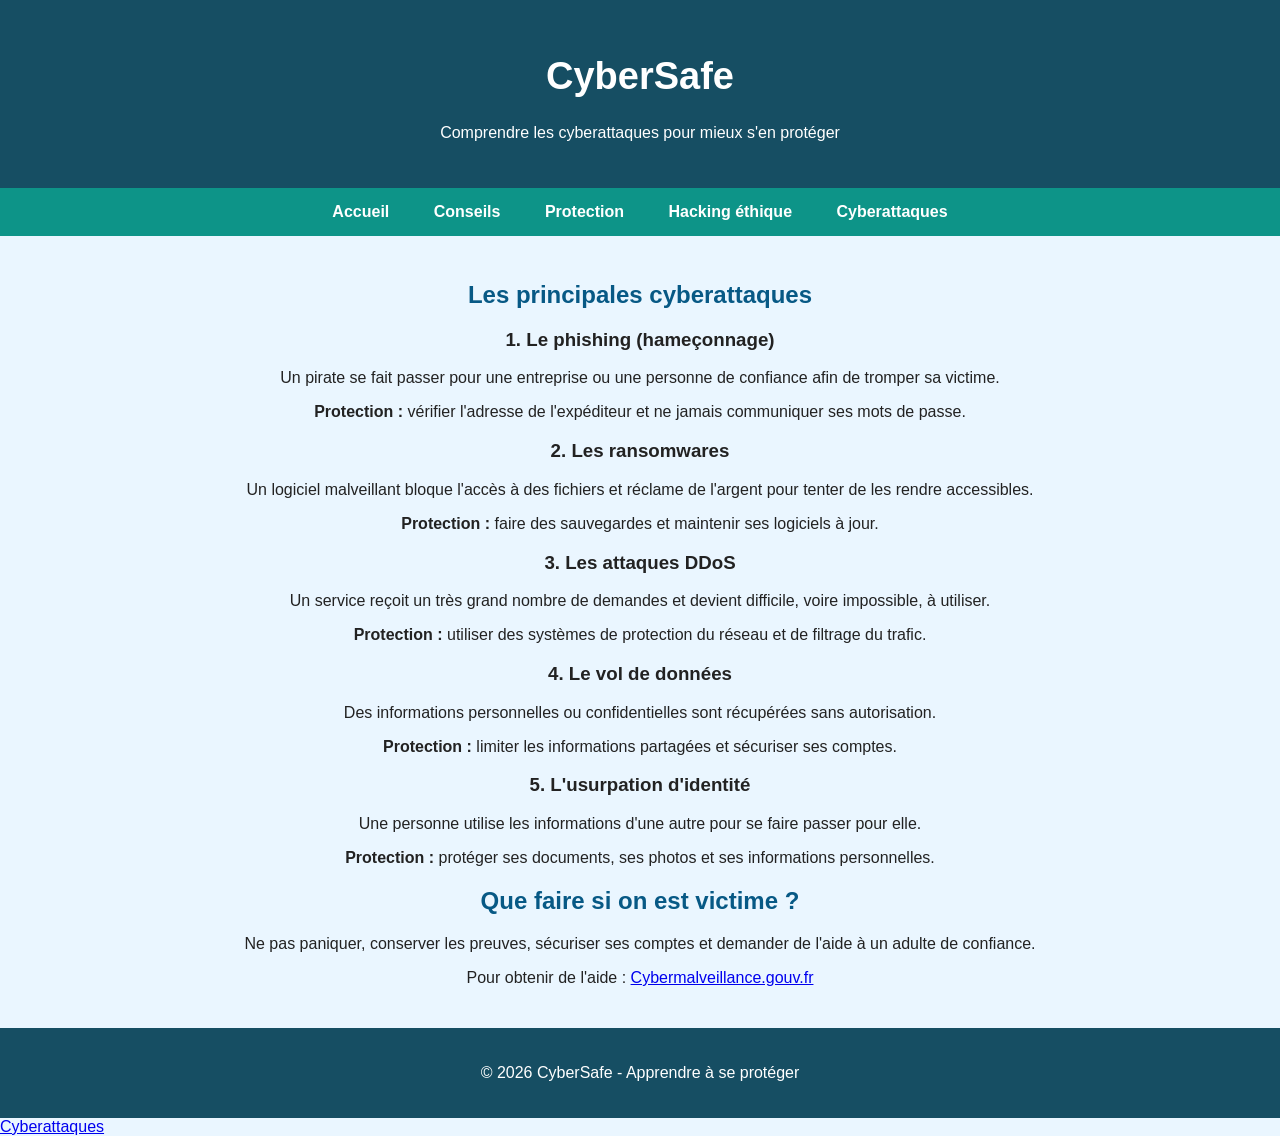
==== attaques.html @ 619b5068 "Add files via upload" ====
<!DOCTYPE html>
<html lang="fr">
<head>
    <meta charset="UTF-8">
    <meta name="viewport" content="width=device-width, initial-scale=1.0">
    <title>Les cyberattaques - CyberSafe</title>
    <link rel="stylesheet" href="style.css">
</head>

<body>

<header>
    <h1>CyberSafe</h1>
    <p>Comprendre les cyberattaques pour mieux s'en protéger</p>
</header>

<nav>
    <a href="index.html">Accueil</a>
    <a href="conseils.html">Conseils</a>
    <a href="protection.html">Protection</a>
    <a href="hacking-ethique.html">Hacking éthique</a>
    <a href="attaques.html">Cyberattaques</a>
</nav>

<main>
    <h2>Les principales cyberattaques</h2>

    <section>
        <h3>1. Le phishing (hameçonnage)</h3>
        <p>Un pirate se fait passer pour une entreprise ou une personne de confiance afin de tromper sa victime.</p>
        <p><strong>Protection :</strong> vérifier l'adresse de l'expéditeur et ne jamais communiquer ses mots de passe.</p>
    </section>

    <section>
        <h3>2. Les ransomwares</h3>
        <p>Un logiciel malveillant bloque l'accès à des fichiers et réclame de l'argent pour tenter de les rendre accessibles.</p>
        <p><strong>Protection :</strong> faire des sauvegardes et maintenir ses logiciels à jour.</p>
    </section>

    <section>
        <h3>3. Les attaques DDoS</h3>
        <p>Un service reçoit un très grand nombre de demandes et devient difficile, voire impossible, à utiliser.</p>
        <p><strong>Protection :</strong> utiliser des systèmes de protection du réseau et de filtrage du trafic.</p>
    </section>

    <section>
        <h3>4. Le vol de données</h3>
        <p>Des informations personnelles ou confidentielles sont récupérées sans autorisation.</p>
        <p><strong>Protection :</strong> limiter les informations partagées et sécuriser ses comptes.</p>
    </section>

    <section>
        <h3>5. L'usurpation d'identité</h3>
        <p>Une personne utilise les informations d'une autre pour se faire passer pour elle.</p>
        <p><strong>Protection :</strong> protéger ses documents, ses photos et ses informations personnelles.</p>
    </section>

    <h2>Que faire si on est victime ?</h2>
    <p>
        Ne pas paniquer, conserver les preuves, sécuriser ses comptes
        et demander de l'aide à un adulte de confiance.
    </p>

    <p>
        Pour obtenir de l'aide :
        <a href="https://www.cybermalveillance.gouv.fr/">Cybermalveillance.gouv.fr</a>
    </p>
</main>

<footer>
    <p>© 2026 CyberSafe - Apprendre à se protéger</p>
</footer>

</body>
</html>
<escape><a href="attaques.html">Cyberattaques</a></escape>
---- style.css ----
body {
    margin: 0;
    font-family: Arial, sans-serif;
    background-color: #eaf6ff;
    color: #222;
}

header {
    background-color: #164e63;
    color: white;
    text-align: center;
    padding: 30px;
}

header h1 {
    font-size: 38px;
}

nav {
    background-color: #0d9488;
    text-align: center;
    padding: 15px;
}

nav a {
    color: white;
    text-decoration: none;
    margin: 20px;
    font-weight: bold;
}

main {
    max-width: 900px;
    margin: auto;
    padding: 25px;
    text-align: center;
}

h2 {
    color: #075985;
}

.cartes {
    display: flex;
    gap: 15px;
    justify-content: center;
}

article {
    background-color: white;
    padding: 20px;
    border-radius: 12px;
    flex: 1;
    box-shadow: 0 2px 8px #cccccc;
}

.bouton {
    display: inline-block;
    background-color: #0d9488;
    color: white;
    padding: 15px 25px;
    margin: 20px;
    border-radius: 10px;
    text-decoration: none;
    font-weight: bold;
}

footer {
    background-color: #164e63;
    color: white;
    text-align: center;
    padding: 20px;
}

.illustrations {
    display: flex;
    justify-content: center;
    gap: 30px;
    margin: 25px;
}

.illustrations div {
    background: white;
    padding: 20px;
    border-radius: 12px;
    font-size: 35px;
    text-align: center;
}

.illustrations p {
    font-size: 16px;
    color: #075985;
}

<nav>
    <a href="index.html">Accueil</a>
    <a href="conseils.html">Conseils</a>
    <a href="protection.html">Protection</a>
    <a href="hacking-ethique.html">Hacking éthique</a>
</nav>
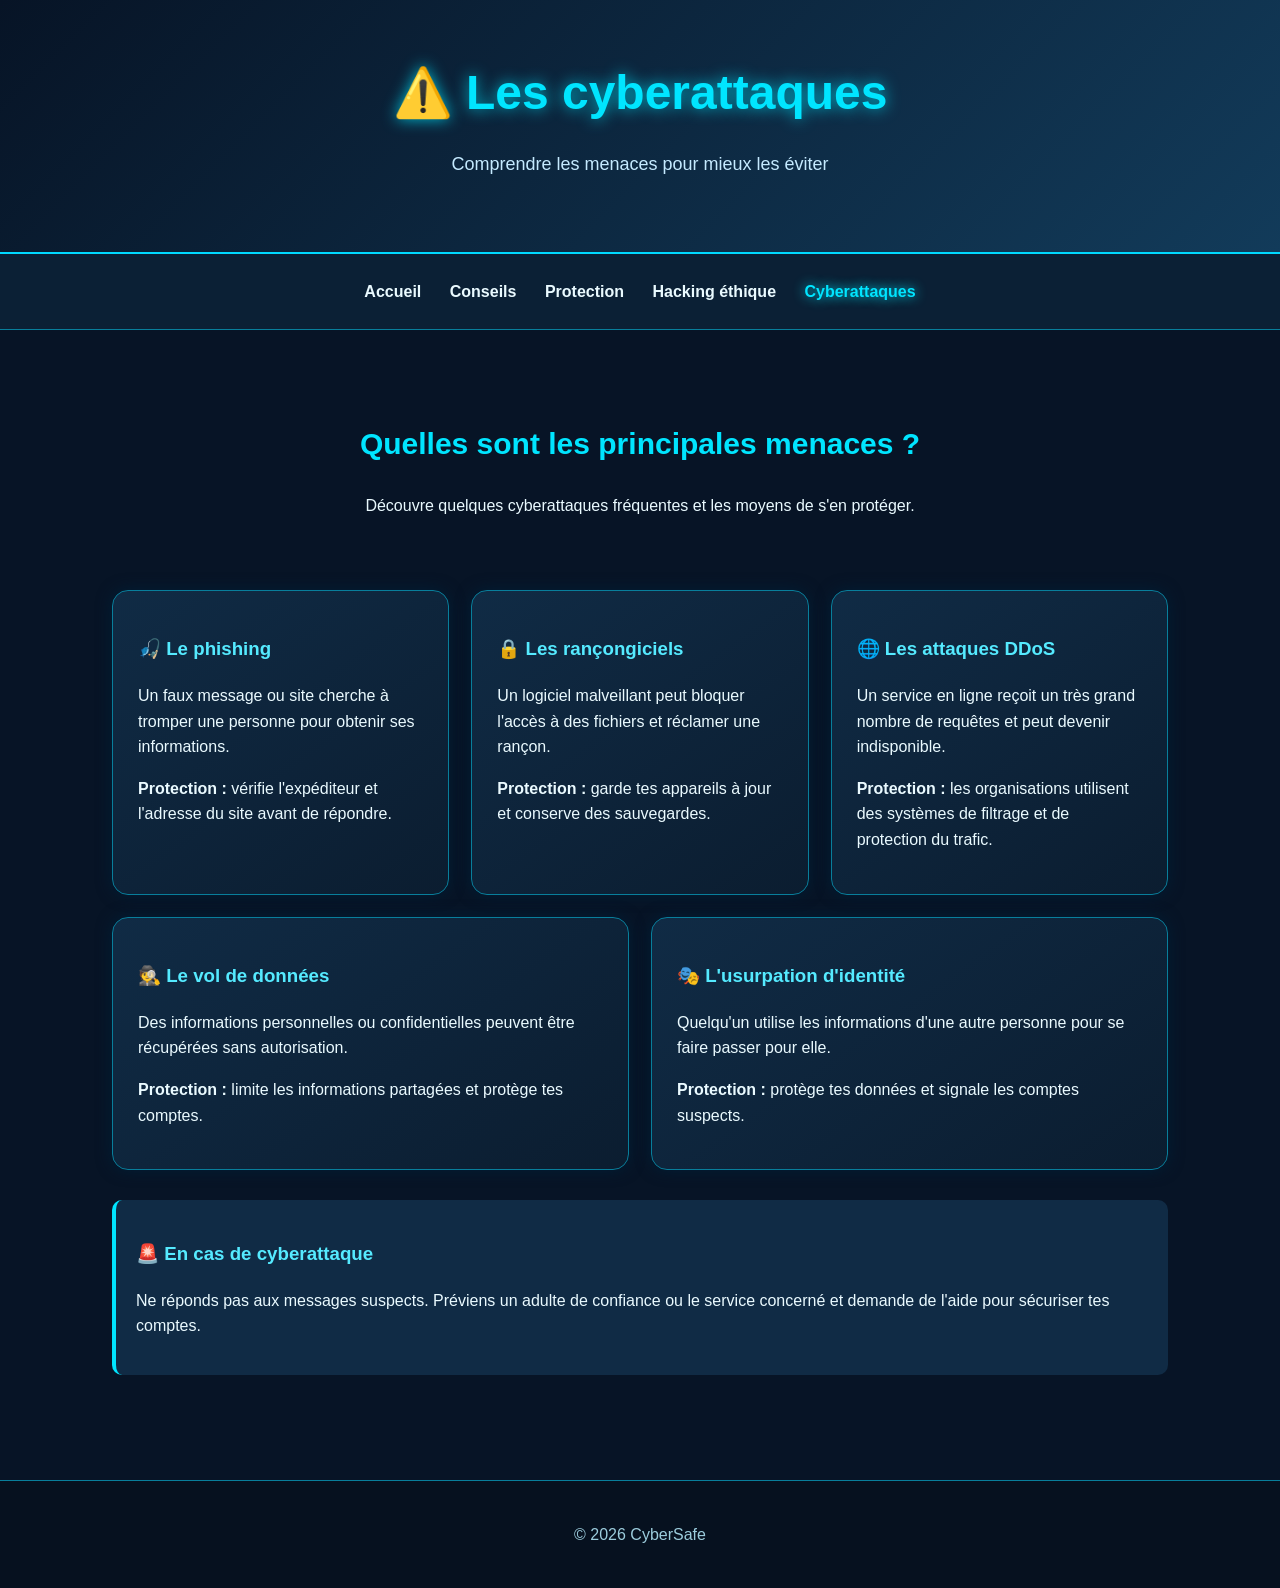
==== commit 6fe42d0d: "Add files via upload" ====
--- a/attaques.html
+++ b/attaques.html
@@ -4,15 +4,14 @@
 <head>
     <meta charset="UTF-8">
     <meta name="viewport" content="width=device-width, initial-scale=1.0">
-    <title>Les cyberattaques - CyberSafe</title>
+    <title>CyberSafe - Cyberattaques</title>
     <link rel="stylesheet" href="style.css">
 </head>
-
 <body>
 
 <header>
-    <h1>CyberSafe</h1>
-    <p>Comprendre les cyberattaques pour mieux s'en protéger</p>
+    <h1>⚠️ Les cyberattaques</h1>
+    <p>Comprendre les menaces pour mieux les éviter</p>
 </header>
 
 <nav>
@@ -20,58 +19,56 @@
     <a href="conseils.html">Conseils</a>
     <a href="protection.html">Protection</a>
     <a href="hacking-ethique.html">Hacking éthique</a>
-    <a href="attaques.html">Cyberattaques</a>
+    <a class="active" href="attaques.html">Cyberattaques</a>
 </nav>
 
 <main>
-    <h2>Les principales cyberattaques</h2>
-
-    <section>
-        <h3>1. Le phishing (hameçonnage)</h3>
-        <p>Un pirate se fait passer pour une entreprise ou une personne de confiance afin de tromper sa victime.</p>
-        <p><strong>Protection :</strong> vérifier l'adresse de l'expéditeur et ne jamais communiquer ses mots de passe.</p>
+    <section class="intro">
+        <h2>Quelles sont les principales menaces ?</h2>
+        <p>Découvre quelques cyberattaques fréquentes et les moyens de s'en protéger.</p>
     </section>
 
-    <section>
-        <h3>2. Les ransomwares</h3>
-        <p>Un logiciel malveillant bloque l'accès à des fichiers et réclame de l'argent pour tenter de les rendre accessibles.</p>
-        <p><strong>Protection :</strong> faire des sauvegardes et maintenir ses logiciels à jour.</p>
+    <section class="cartes">
+        <article>
+            <h3>🎣 Le phishing</h3>
+            <p>Un faux message ou site cherche à tromper une personne pour obtenir ses informations.</p>
+            <p><strong>Protection :</strong> vérifie l'expéditeur et l'adresse du site avant de répondre.</p>
+        </article>
+
+        <article>
+            <h3>🔒 Les rançongiciels</h3>
+            <p>Un logiciel malveillant peut bloquer l'accès à des fichiers et réclamer une rançon.</p>
+            <p><strong>Protection :</strong> garde tes appareils à jour et conserve des sauvegardes.</p>
+        </article>
+
+        <article>
+            <h3>🌐 Les attaques DDoS</h3>
+            <p>Un service en ligne reçoit un très grand nombre de requêtes et peut devenir indisponible.</p>
+            <p><strong>Protection :</strong> les organisations utilisent des systèmes de filtrage et de protection du trafic.</p>
+        </article>
+
+        <article>
+            <h3>🕵️ Le vol de données</h3>
+            <p>Des informations personnelles ou confidentielles peuvent être récupérées sans autorisation.</p>
+            <p><strong>Protection :</strong> limite les informations partagées et protège tes comptes.</p>
+        </article>
+
+        <article>
+            <h3>🎭 L'usurpation d'identité</h3>
+            <p>Quelqu'un utilise les informations d'une autre personne pour se faire passer pour elle.</p>
+            <p><strong>Protection :</strong> protège tes données et signale les comptes suspects.</p>
+        </article>
     </section>
 
-    <section>
-        <h3>3. Les attaques DDoS</h3>
-        <p>Un service reçoit un très grand nombre de demandes et devient difficile, voire impossible, à utiliser.</p>
-        <p><strong>Protection :</strong> utiliser des systèmes de protection du réseau et de filtrage du trafic.</p>
-    </section>
-
-    <section>
-        <h3>4. Le vol de données</h3>
-        <p>Des informations personnelles ou confidentielles sont récupérées sans autorisation.</p>
-        <p><strong>Protection :</strong> limiter les informations partagées et sécuriser ses comptes.</p>
-    </section>
-
-    <section>
-        <h3>5. L'usurpation d'identité</h3>
-        <p>Une personne utilise les informations d'une autre pour se faire passer pour elle.</p>
-        <p><strong>Protection :</strong> protéger ses documents, ses photos et ses informations personnelles.</p>
-    </section>
-
-    <h2>Que faire si on est victime ?</h2>
-    <p>
-        Ne pas paniquer, conserver les preuves, sécuriser ses comptes
-        et demander de l'aide à un adulte de confiance.
-    </p>
-
-    <p>
-        Pour obtenir de l'aide :
-        <a href="https://www.cybermalveillance.gouv.fr/">Cybermalveillance.gouv.fr</a>
-    </p>
+    <div class="encadre">
+        <h3>🚨 En cas de cyberattaque</h3>
+        <p>Ne réponds pas aux messages suspects. Préviens un adulte de confiance ou le service concerné et demande de l'aide pour sécuriser tes comptes.</p>
+    </div>
 </main>
 
 <footer>
-    <p>© 2026 CyberSafe - Apprendre à se protéger</p>
+    <p>© 2026 CyberSafe</p>
 </footer>
 
 </body>
 </html>
-<escape><a href="attaques.html">Cyberattaques</a></escape>
--- a/style.css
+++ b/style.css
@@ -1,101 +1,154 @@
+
+* {
+    box-sizing: border-box;
+    scroll-behavior: smooth;
+}
 
 body {
     margin: 0;
     font-family: Arial, sans-serif;
-    background-color: #eaf6ff;
-    color: #222;
+    background: #071426;
+    color: #eafaff;
+    line-height: 1.6;
 }
 
 header {
-    background-color: #164e63;
-    color: white;
     text-align: center;
-    padding: 30px;
+    padding: 55px 20px;
+    background: linear-gradient(135deg, #071426, #123b5a);
+    border-bottom: 2px solid #00d9ff;
 }
 
 header h1 {
-    font-size: 38px;
+    margin: 0;
+    font-size: 48px;
+    color: #00e5ff;
+    text-shadow: 0 0 15px #00bcd4;
+}
+
+header p {
+    color: #c5eaff;
+    font-size: 18px;
 }
 
 nav {
-    background-color: #0d9488;
+    background: #0b2035;
+    padding: 18px 10px;
     text-align: center;
-    padding: 15px;
+    position: sticky;
+    top: 0;
+    z-index: 10;
+    border-bottom: 1px solid #087e9b;
 }
 
 nav a {
-    color: white;
+    display: inline-block;
+    color: #eafaff;
     text-decoration: none;
-    margin: 20px;
     font-weight: bold;
+    margin: 7px 12px;
+    transition: 0.3s;
+}
+
+nav a:hover,
+nav a.active {
+    color: #00e5ff;
+    text-shadow: 0 0 12px #00e5ff;
 }
 
 main {
-    max-width: 900px;
+    max-width: 1100px;
     margin: auto;
-    padding: 25px;
-    text-align: center;
+    padding: 40px 22px;
 }
 
 h2 {
-    color: #075985;
+    color: #00e5ff;
+    font-size: 30px;
+}
+
+h3 {
+    color: #55eaff;
+}
+
+.intro {
+    text-align: center;
+    padding: 25px 10px;
 }
 
 .cartes {
     display: flex;
-    gap: 15px;
+    flex-wrap: wrap;
+    gap: 22px;
     justify-content: center;
+    margin: 30px 0;
 }
 
 article {
-    background-color: white;
-    padding: 20px;
-    border-radius: 12px;
-    flex: 1;
-    box-shadow: 0 2px 8px #cccccc;
+    flex: 1 1 260px;
+    padding: 25px;
+    background: linear-gradient(145deg, #102b45, #0b1d30);
+    border: 1px solid #087e9b;
+    border-radius: 16px;
+    box-shadow: 0 0 15px #001e35;
+    transition: 0.3s;
+}
+
+article:hover {
+    transform: translateY(-5px);
+    border-color: #00e5ff;
+    box-shadow: 0 0 20px #00bcd455;
 }
 
 .bouton {
     display: inline-block;
-    background-color: #0d9488;
-    color: white;
-    padding: 15px 25px;
-    margin: 20px;
-    border-radius: 10px;
+    padding: 13px 25px;
+    margin-top: 12px;
+    border-radius: 30px;
+    background: linear-gradient(90deg, #008ca8, #00c9d8);
+    color: #041522;
     text-decoration: none;
     font-weight: bold;
+    transition: 0.3s;
+}
+
+.bouton:hover {
+    transform: scale(1.05);
+    box-shadow: 0 0 18px #00e5ff;
+}
+
+.encadre {
+    background: #102b45;
+    border-left: 4px solid #00e5ff;
+    padding: 20px;
+    margin: 25px 0;
+    border-radius: 10px;
 }
 
 footer {
-    background-color: #164e63;
-    color: white;
+    background: #06111f;
+    color: #9ccddd;
     text-align: center;
-    padding: 20px;
+    padding: 25px;
+    margin-top: 40px;
+    border-top: 1px solid #087e9b;
 }
 
-.illustrations {
-    display: flex;
-    justify-content: center;
-    gap: 30px;
-    margin: 25px;
+@media (max-width: 650px) {
+    header h1 {
+        font-size: 36px;
+    }
+
+    nav {
+        position: static;
+    }
+
+    nav a {
+        margin: 7px;
+        font-size: 14px;
+    }
+
+    main {
+        padding: 25px 15px;
+    }
 }
-
-.illustrations div {
-    background: white;
-    padding: 20px;
-    border-radius: 12px;
-    font-size: 35px;
-    text-align: center;
-}
-
-.illustrations p {
-    font-size: 16px;
-    color: #075985;
-}
-
-<nav>
-    <a href="index.html">Accueil</a>
-    <a href="conseils.html">Conseils</a>
-    <a href="protection.html">Protection</a>
-    <a href="hacking-ethique.html">Hacking éthique</a>
-</nav>
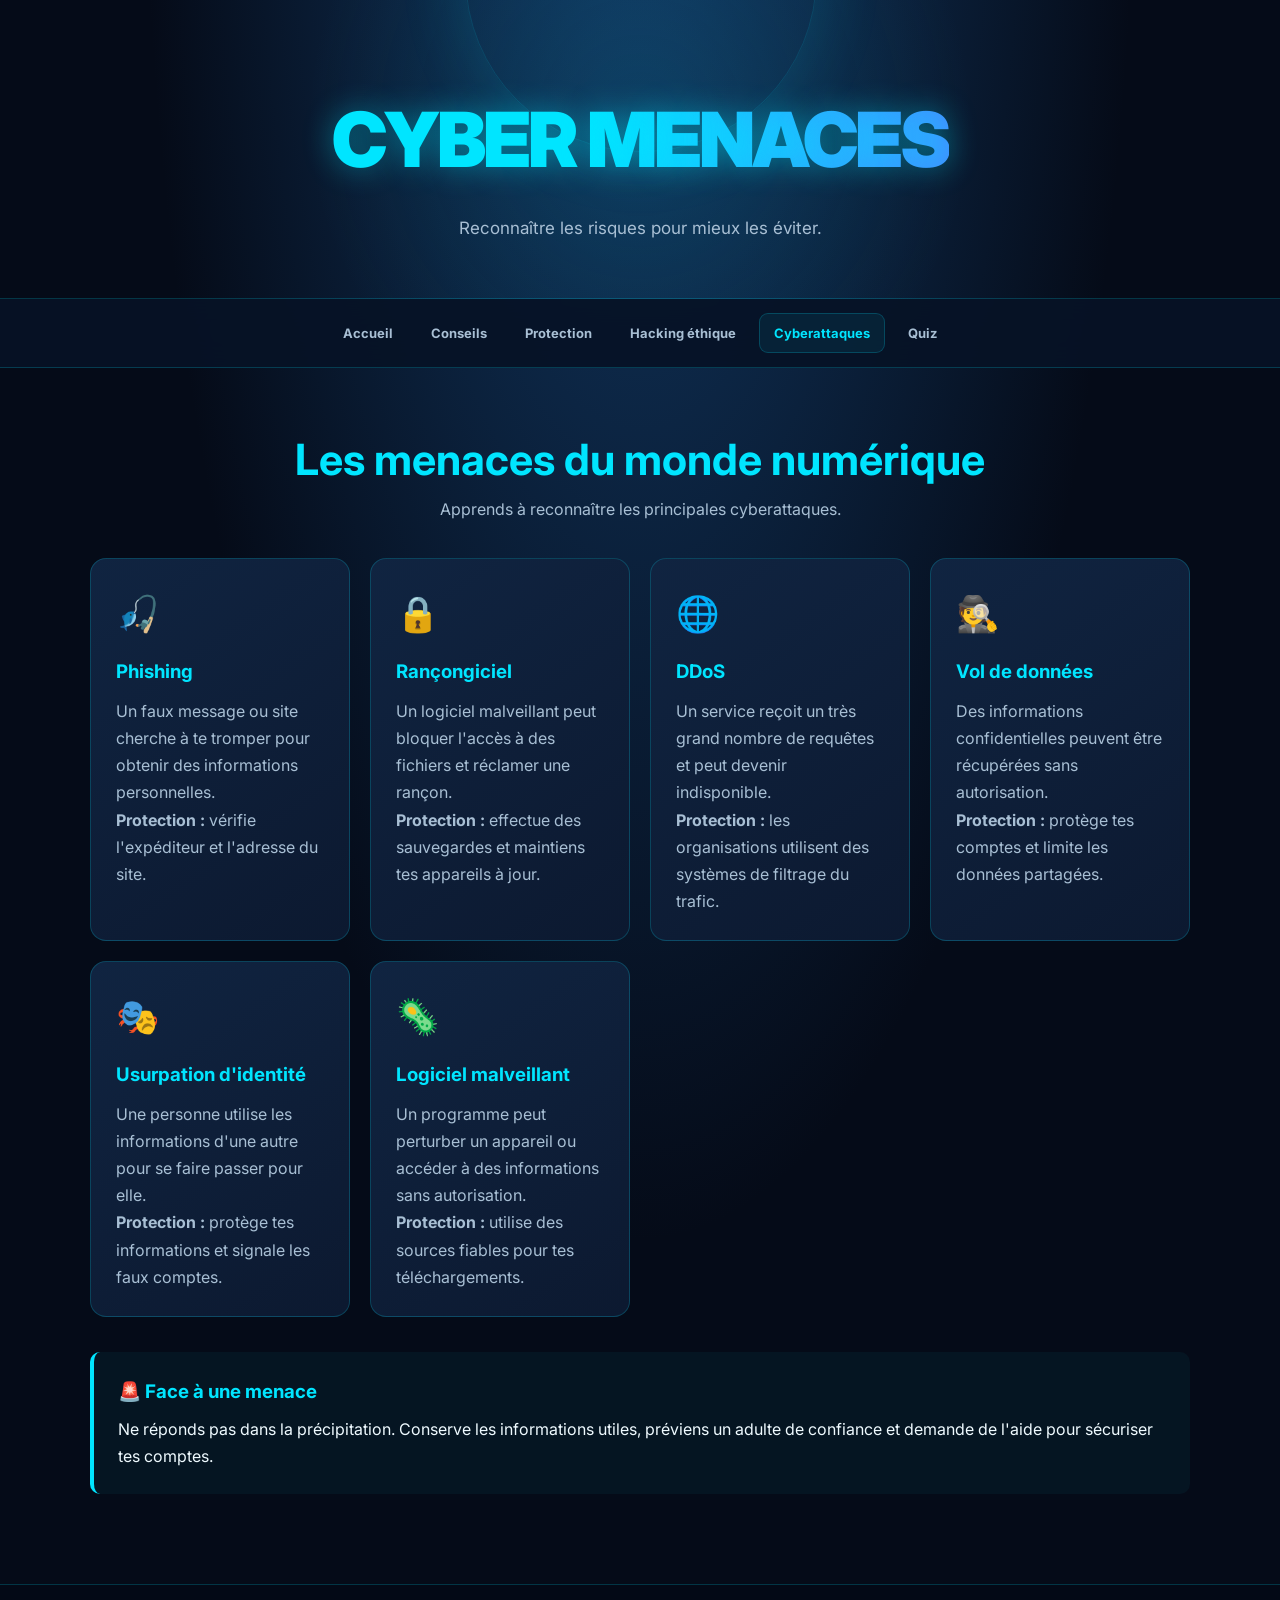
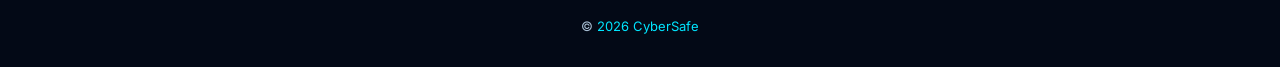
==== commit dcecd117: "Add files via upload" ====
--- a/attaques.html
+++ b/attaques.html
@@ -4,14 +4,15 @@
 <head>
     <meta charset="UTF-8">
     <meta name="viewport" content="width=device-width, initial-scale=1.0">
-    <title>CyberSafe - Cyberattaques</title>
+    <title>CyberSafe | Cyberattaques</title>
     <link rel="stylesheet" href="style.css">
+    <script src="script.js" defer></script>
 </head>
 <body>
 
 <header>
-    <h1>⚠️ Les cyberattaques</h1>
-    <p>Comprendre les menaces pour mieux les éviter</p>
+    <div class="logo">CYBER <span class="gradient-text">MENACES</span></div>
+    <p>Reconnaître les risques pour mieux les éviter.</p>
 </header>
 
 <nav>
@@ -20,54 +21,67 @@
     <a href="protection.html">Protection</a>
     <a href="hacking-ethique.html">Hacking éthique</a>
     <a class="active" href="attaques.html">Cyberattaques</a>
+    <a href="quiz.html">Quiz</a>
 </nav>
 
 <main>
-    <section class="intro">
-        <h2>Quelles sont les principales menaces ?</h2>
-        <p>Découvre quelques cyberattaques fréquentes et les moyens de s'en protéger.</p>
+    <section class="page-title">
+        <h2>Les menaces du monde numérique</h2>
+        <p>Apprends à reconnaître les principales cyberattaques.</p>
     </section>
 
     <section class="cartes">
-        <article>
-            <h3>🎣 Le phishing</h3>
-            <p>Un faux message ou site cherche à tromper une personne pour obtenir ses informations.</p>
-            <p><strong>Protection :</strong> vérifie l'expéditeur et l'adresse du site avant de répondre.</p>
+        <article class="reveal">
+            <div class="emoji">🎣</div>
+            <h3>Phishing</h3>
+            <p>Un faux message ou site cherche à te tromper pour obtenir des informations personnelles.</p>
+            <p><strong>Protection :</strong> vérifie l'expéditeur et l'adresse du site.</p>
         </article>
 
-        <article>
-            <h3>🔒 Les rançongiciels</h3>
+        <article class="reveal">
+            <div class="emoji">🔒</div>
+            <h3>Rançongiciel</h3>
             <p>Un logiciel malveillant peut bloquer l'accès à des fichiers et réclamer une rançon.</p>
-            <p><strong>Protection :</strong> garde tes appareils à jour et conserve des sauvegardes.</p>
+            <p><strong>Protection :</strong> effectue des sauvegardes et maintiens tes appareils à jour.</p>
         </article>
 
-        <article>
-            <h3>🌐 Les attaques DDoS</h3>
-            <p>Un service en ligne reçoit un très grand nombre de requêtes et peut devenir indisponible.</p>
-            <p><strong>Protection :</strong> les organisations utilisent des systèmes de filtrage et de protection du trafic.</p>
+        <article class="reveal">
+            <div class="emoji">🌐</div>
+            <h3>DDoS</h3>
+            <p>Un service reçoit un très grand nombre de requêtes et peut devenir indisponible.</p>
+            <p><strong>Protection :</strong> les organisations utilisent des systèmes de filtrage du trafic.</p>
         </article>
 
-        <article>
-            <h3>🕵️ Le vol de données</h3>
-            <p>Des informations personnelles ou confidentielles peuvent être récupérées sans autorisation.</p>
-            <p><strong>Protection :</strong> limite les informations partagées et protège tes comptes.</p>
+        <article class="reveal">
+            <div class="emoji">🕵️</div>
+            <h3>Vol de données</h3>
+            <p>Des informations confidentielles peuvent être récupérées sans autorisation.</p>
+            <p><strong>Protection :</strong> protège tes comptes et limite les données partagées.</p>
         </article>
 
-        <article>
-            <h3>🎭 L'usurpation d'identité</h3>
-            <p>Quelqu'un utilise les informations d'une autre personne pour se faire passer pour elle.</p>
-            <p><strong>Protection :</strong> protège tes données et signale les comptes suspects.</p>
+        <article class="reveal">
+            <div class="emoji">🎭</div>
+            <h3>Usurpation d'identité</h3>
+            <p>Une personne utilise les informations d'une autre pour se faire passer pour elle.</p>
+            <p><strong>Protection :</strong> protège tes informations et signale les faux comptes.</p>
+        </article>
+
+        <article class="reveal">
+            <div class="emoji">🦠</div>
+            <h3>Logiciel malveillant</h3>
+            <p>Un programme peut perturber un appareil ou accéder à des informations sans autorisation.</p>
+            <p><strong>Protection :</strong> utilise des sources fiables pour tes téléchargements.</p>
         </article>
     </section>
 
-    <div class="encadre">
-        <h3>🚨 En cas de cyberattaque</h3>
-        <p>Ne réponds pas aux messages suspects. Préviens un adulte de confiance ou le service concerné et demande de l'aide pour sécuriser tes comptes.</p>
+    <div class="encadre reveal">
+        <h3>🚨 Face à une menace</h3>
+        <p>Ne réponds pas dans la précipitation. Conserve les informations utiles, préviens un adulte de confiance et demande de l'aide pour sécuriser tes comptes.</p>
     </div>
 </main>
 
 <footer>
-    <p>© 2026 CyberSafe</p>
+    <p>© <span class="year"></span> <span>CyberSafe</span></p>
 </footer>
 
 </body>
--- a/style.css
+++ b/style.css
@@ -1,154 +1,405 @@
+
+@import url('https://fonts.googleapis.com/css2?family=Inter:wght@400;500;600;700;800;900&display=swap');
+
+:root {
+    --bg: #050b18;
+    --panel: #0c1930;
+    --panel2: #102441;
+    --cyan: #00e5ff;
+    --blue: #287bff;
+    --text: #effaff;
+    --muted: #a8bfd4;
+    --border: rgba(0,229,255,.2);
+}
 
 * {
     box-sizing: border-box;
+    margin: 0;
+    padding: 0;
+}
+
+html {
     scroll-behavior: smooth;
 }
 
 body {
-    margin: 0;
-    font-family: Arial, sans-serif;
-    background: #071426;
-    color: #eafaff;
-    line-height: 1.6;
+    font-family: Inter, Arial, sans-serif;
+    background:
+        radial-gradient(ellipse at 50% -15%, #123b67 0%, transparent 55%),
+        var(--bg);
+    color: var(--text);
+    line-height: 1.7;
+    min-height: 100vh;
+}
+
+a {
+    color: inherit;
 }
 
 header {
     text-align: center;
-    padding: 55px 20px;
-    background: linear-gradient(135deg, #071426, #123b5a);
-    border-bottom: 2px solid #00d9ff;
-}
-
-header h1 {
-    margin: 0;
-    font-size: 48px;
-    color: #00e5ff;
-    text-shadow: 0 0 15px #00bcd4;
+    padding: 75px 20px 55px;
+    position: relative;
+    overflow: hidden;
+    border-bottom: 1px solid var(--border);
+    background:
+        radial-gradient(circle at 50% 40%, #087c9b35, transparent 50%);
+}
+
+header::before {
+    content: "";
+    position: absolute;
+    width: 350px;
+    height: 350px;
+    border: 1px solid #00e5ff20;
+    border-radius: 50%;
+    top: -200px;
+    left: calc(50% - 175px);
+    box-shadow: 0 0 70px #00e5ff20;
+}
+
+.logo {
+    font-size: clamp(40px, 8vw, 76px);
+    font-weight: 900;
+    letter-spacing: -3px;
+    color: var(--cyan);
+    text-shadow: 0 0 30px #00e5ff70;
+    position: relative;
 }
 
 header p {
-    color: #c5eaff;
-    font-size: 18px;
+    color: var(--muted);
+    margin-top: 10px;
+    font-size: 17px;
 }
 
 nav {
-    background: #0b2035;
-    padding: 18px 10px;
-    text-align: center;
     position: sticky;
     top: 0;
-    z-index: 10;
-    border-bottom: 1px solid #087e9b;
+    z-index: 100;
+    display: flex;
+    justify-content: center;
+    flex-wrap: wrap;
+    gap: 8px;
+    padding: 14px;
+    background: #071326ed;
+    backdrop-filter: blur(15px);
+    border-bottom: 1px solid var(--border);
 }
 
 nav a {
-    display: inline-block;
-    color: #eafaff;
     text-decoration: none;
-    font-weight: bold;
-    margin: 7px 12px;
-    transition: 0.3s;
+    color: var(--muted);
+    padding: 9px 15px;
+    border-radius: 9px;
+    font-size: 13px;
+    font-weight: 700;
+    transition: .25s;
 }
 
 nav a:hover,
 nav a.active {
-    color: #00e5ff;
-    text-shadow: 0 0 12px #00e5ff;
+    color: var(--cyan);
+    background: #00e5ff12;
+    box-shadow: inset 0 0 0 1px var(--border);
 }
 
 main {
-    max-width: 1100px;
+    width: min(1100px, 92%);
     margin: auto;
-    padding: 40px 22px;
-}
-
-h2 {
-    color: #00e5ff;
-    font-size: 30px;
-}
-
-h3 {
-    color: #55eaff;
-}
-
-.intro {
-    text-align: center;
-    padding: 25px 10px;
-}
-
-.cartes {
+    padding: 55px 0;
+}
+
+.hero {
+    text-align: center;
+    padding: 45px 10px 70px;
+}
+
+.tag {
+    display: inline-block;
+    color: var(--cyan);
+    background: #00e5ff12;
+    border: 1px solid var(--border);
+    border-radius: 30px;
+    padding: 7px 15px;
+    font-size: 12px;
+    font-weight: 800;
+    letter-spacing: 1px;
+    margin-bottom: 20px;
+}
+
+.hero h2 {
+    font-size: clamp(34px, 7vw, 65px);
+    line-height: 1.12;
+    letter-spacing: -2px;
+    max-width: 850px;
+    margin: auto;
+}
+
+.gradient-text {
+    background: linear-gradient(90deg, #00e5ff, #438bff);
+    background-clip: text;
+    -webkit-background-clip: text;
+    color: transparent;
+}
+
+.hero p {
+    max-width: 650px;
+    margin: 22px auto;
+    color: var(--muted);
+    font-size: 17px;
+}
+
+.actions {
     display: flex;
+    justify-content: center;
     flex-wrap: wrap;
-    gap: 22px;
-    justify-content: center;
-    margin: 30px 0;
-}
-
-article {
-    flex: 1 1 260px;
-    padding: 25px;
-    background: linear-gradient(145deg, #102b45, #0b1d30);
-    border: 1px solid #087e9b;
-    border-radius: 16px;
-    box-shadow: 0 0 15px #001e35;
-    transition: 0.3s;
-}
-
-article:hover {
-    transform: translateY(-5px);
-    border-color: #00e5ff;
-    box-shadow: 0 0 20px #00bcd455;
+    gap: 12px;
+    margin-top: 28px;
 }
 
 .bouton {
     display: inline-block;
-    padding: 13px 25px;
-    margin-top: 12px;
-    border-radius: 30px;
-    background: linear-gradient(90deg, #008ca8, #00c9d8);
-    color: #041522;
+    padding: 13px 23px;
+    border-radius: 10px;
+    background: linear-gradient(100deg, #00c9e8, #287bff);
+    color: #03101e;
     text-decoration: none;
-    font-weight: bold;
-    transition: 0.3s;
+    font-weight: 800;
+    transition: .25s;
+    border: 0;
+    cursor: pointer;
 }
 
 .bouton:hover {
-    transform: scale(1.05);
-    box-shadow: 0 0 18px #00e5ff;
+    transform: translateY(-3px);
+    box-shadow: 0 0 25px #00e5ff50;
+}
+
+.bouton.secondaire {
+    color: var(--cyan);
+    background: #00e5ff10;
+    border: 1px solid var(--border);
+}
+
+.section-title {
+    text-align: center;
+    margin: 25px 0 30px;
+}
+
+.section-title h2 {
+    color: var(--cyan);
+    font-size: 30px;
+}
+
+.section-title p {
+    color: var(--muted);
+}
+
+.cartes {
+    display: grid;
+    grid-template-columns: repeat(auto-fit, minmax(230px, 1fr));
+    gap: 20px;
+    margin: 30px 0;
+}
+
+article,
+.panel {
+    background: linear-gradient(145deg, var(--panel2), var(--panel));
+    border: 1px solid var(--border);
+    padding: 25px;
+    border-radius: 16px;
+    transition: .3s;
+}
+
+article:hover {
+    transform: translateY(-7px);
+    border-color: var(--cyan);
+    box-shadow: 0 12px 35px #00e5ff12;
+}
+
+article .emoji {
+    font-size: 35px;
+    margin-bottom: 12px;
+}
+
+article h3 {
+    color: var(--cyan);
+    margin-bottom: 10px;
+}
+
+article p,
+.panel p {
+    color: var(--muted);
 }
 
 .encadre {
-    background: #102b45;
-    border-left: 4px solid #00e5ff;
-    padding: 20px;
-    margin: 25px 0;
+    margin: 35px 0;
+    padding: 24px;
+    border-left: 4px solid var(--cyan);
+    background: #00e5ff0b;
     border-radius: 10px;
 }
 
+.encadre h3 {
+    color: var(--cyan);
+    margin-bottom: 8px;
+}
+
+.page-title {
+    text-align: center;
+    margin-bottom: 35px;
+}
+
+.page-title h2 {
+    color: var(--cyan);
+    font-size: clamp(30px, 5vw, 43px);
+}
+
+.page-title p {
+    color: var(--muted);
+}
+
+.quiz-box {
+    max-width: 760px;
+    margin: auto;
+    padding: 30px;
+    background: linear-gradient(145deg, var(--panel2), var(--panel));
+    border: 1px solid var(--border);
+    border-radius: 18px;
+}
+
+.progress {
+    height: 7px;
+    background: #ffffff15;
+    border-radius: 20px;
+    overflow: hidden;
+    margin: 15px 0 25px;
+}
+
+.progress-fill {
+    height: 100%;
+    width: 0;
+    background: linear-gradient(90deg, var(--cyan), var(--blue));
+    transition: width .3s;
+}
+
+.quiz-question {
+    font-size: 21px;
+    margin-bottom: 20px;
+}
+
+.quiz-options {
+    display: grid;
+    gap: 12px;
+}
+
+.quiz-option {
+    padding: 15px;
+    border: 1px solid var(--border);
+    background: #071629;
+    color: var(--text);
+    border-radius: 10px;
+    text-align: left;
+    font: inherit;
+    cursor: pointer;
+    transition: .2s;
+}
+
+.quiz-option:hover {
+    border-color: var(--cyan);
+    background: #00e5ff12;
+}
+
+.quiz-option:disabled {
+    cursor: default;
+    opacity: .8;
+}
+
+.quiz-feedback {
+    margin-top: 18px;
+    color: var(--muted);
+    min-height: 28px;
+}
+
+.quiz-controls {
+    display: flex;
+    justify-content: space-between;
+    align-items: center;
+    margin-top: 25px;
+    gap: 10px;
+}
+
+.result {
+    text-align: center;
+    padding: 25px 0;
+}
+
+.result strong {
+    display: block;
+    color: var(--cyan);
+    font-size: 55px;
+}
+
+.hidden {
+    display: none !important;
+}
+
+.reveal {
+    opacity: 0;
+    transform: translateY(20px);
+    transition: opacity .7s, transform .7s;
+}
+
+.reveal.visible {
+    opacity: 1;
+    transform: translateY(0);
+}
+
 footer {
-    background: #06111f;
-    color: #9ccddd;
-    text-align: center;
-    padding: 25px;
-    margin-top: 40px;
-    border-top: 1px solid #087e9b;
-}
-
-@media (max-width: 650px) {
-    header h1 {
-        font-size: 36px;
+    text-align: center;
+    padding: 30px 15px;
+    background: #030916;
+    border-top: 1px solid var(--border);
+    color: var(--muted);
+    font-size: 13px;
+}
+
+footer span {
+    color: var(--cyan);
+}
+
+@media (prefers-reduced-motion: reduce) {
+    *, *::before, *::after {
+        scroll-behavior: auto !important;
+        transition-duration: .01ms !important;
+        animation-duration: .01ms !important;
+    }
+}
+
+@media (max-width: 600px) {
+    header {
+        padding: 45px 15px;
     }
 
     nav {
-        position: static;
+        position: relative;
     }
 
     nav a {
-        margin: 7px;
-        font-size: 14px;
+        font-size: 12px;
+        padding: 8px 10px;
     }
 
     main {
-        padding: 25px 15px;
-    }
-}
+        padding: 30px 0;
+    }
+
+    .hero {
+        padding: 30px 5px 45px;
+    }
+
+    .quiz-box {
+        padding: 20px;
+    }
+}
